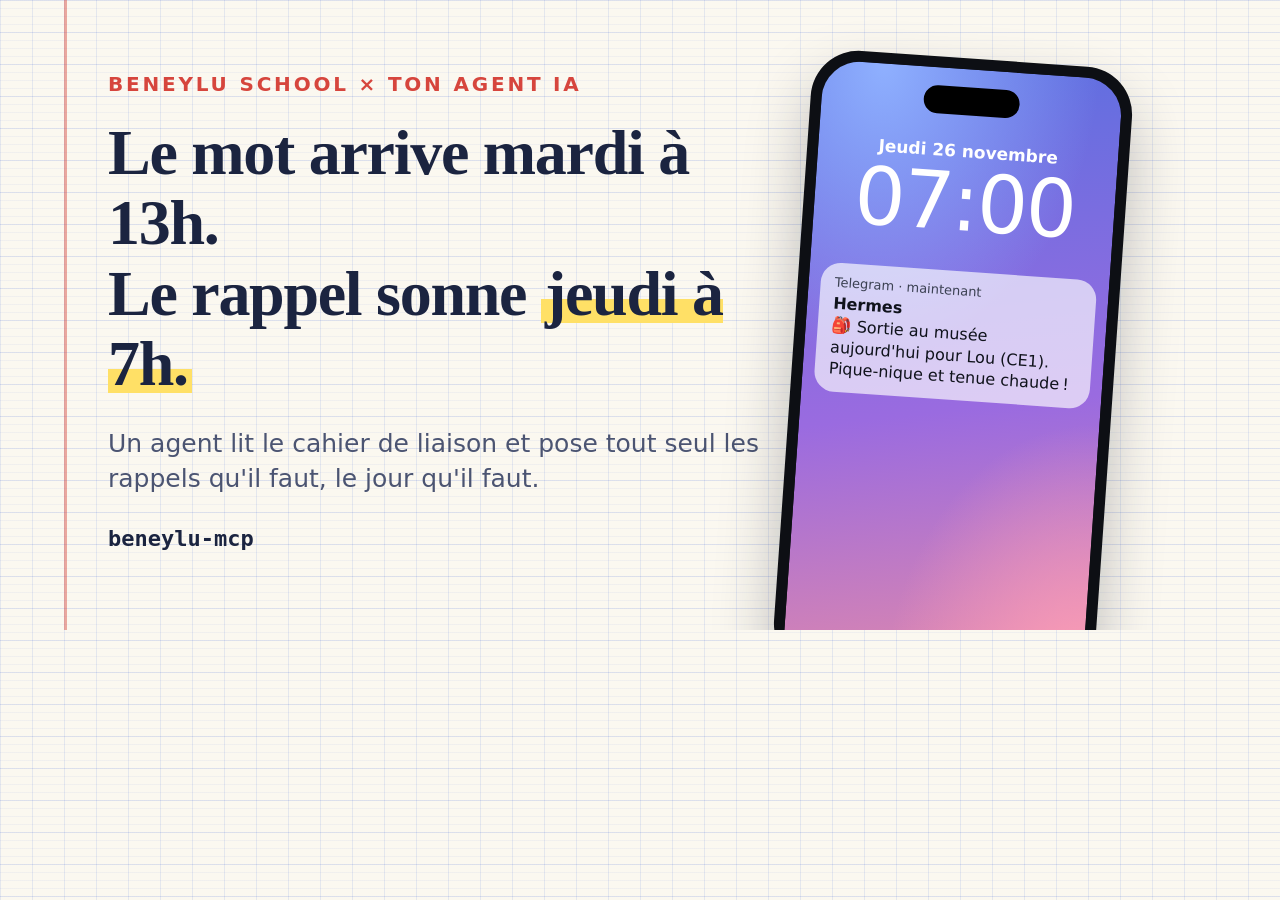
==== site/og.html @ 9753bd9b "feat: social preview image" ====
<!doctype html>
<html lang="fr">
<head>
<meta charset="utf-8">
<meta name="robots" content="noindex">
<title>Aperçu social</title>
<style>
  html, body { margin: 0; width: 1200px; height: 630px; overflow: hidden; }
  body {
    position: relative;
    background-color: #fbf8f0;
    background-image:
      linear-gradient(rgba(47, 91, 211, 0.11) 1px, transparent 1px),
      linear-gradient(90deg, rgba(47, 91, 211, 0.11) 1px, transparent 1px),
      linear-gradient(rgba(47, 91, 211, 0.05) 1px, transparent 1px);
    background-size: 100% 32px, 32px 32px, 100% 8px;
    font-family: system-ui, -apple-system, "Segoe UI", Roboto, sans-serif;
    color: #1b2440;
  }
  body::before { content: ""; position: absolute; top: 0; bottom: 0; left: 64px; width: 3px; background: rgba(214, 69, 61, 0.45); }
  .copy { position: absolute; left: 108px; top: 72px; width: 660px; }
  .eyebrow { margin: 0 0 22px; color: #d6453d; font-weight: 800; font-size: 20px; letter-spacing: 0.14em; text-transform: uppercase; }
  h1 { margin: 0; font-family: ui-serif, "New York", Georgia, serif; font-weight: 650; font-size: 64px; line-height: 1.1; letter-spacing: -0.02em; }
  .mark { background: linear-gradient(transparent 58%, #ffe066 58%, #ffe066 92%, transparent 92%); padding: 0 4px; }
  .sub { margin: 26px 0 0; font-size: 25px; line-height: 1.4; color: #4b5472; }
  .brand { margin: 30px 0 0; font: 700 22px ui-monospace, "SF Mono", Menlo, monospace; color: #1b2440; }
  .phone { position: absolute; right: 86px; top: 58px; width: 300px; height: 600px; padding: 11px; border-radius: 48px; background: #0d0f14; box-shadow: 0 30px 60px rgba(20, 24, 40, 0.28); transform: rotate(4deg); }
  .screen { height: 100%; border-radius: 38px; overflow: hidden; color: #fff; text-align: center; padding-top: 18px; background: radial-gradient(120% 80% at 20% 0%, #8fb0ff 0%, transparent 60%), radial-gradient(120% 80% at 100% 100%, #ff9fb6 0%, transparent 55%), linear-gradient(170deg, #5b6fe0, #9a6be0 55%, #e58aa8); }
  .island { width: 96px; height: 28px; border-radius: 20px; background: #000; margin: 0 auto 26px; }
  .date { margin: 0; font-weight: 600; font-size: 17px; }
  .time { margin: 0; font-size: 80px; font-weight: 300; line-height: 1.05; letter-spacing: -2px; }
  .notif { margin: 26px 12px 0; text-align: left; background: rgba(255, 255, 255, 0.66); color: #10131c; border-radius: 20px; padding: 12px 14px; }
  .notif .h { margin: 0; font-size: 13px; color: #3b4152; }
  .notif .t { margin: 4px 0 2px; font-weight: 700; font-size: 16px; }
  .notif .x { margin: 0; font-size: 16px; line-height: 1.35; }
</style>
</head>
<body>
  <div class="copy">
    <p class="eyebrow">Beneylu School × ton agent IA</p>
    <h1>Le mot arrive mardi à 13h.<br>Le rappel sonne <span class="mark">jeudi à 7h.</span></h1>
    <p class="sub">Un agent lit le cahier de liaison et pose tout seul les rappels qu'il faut, le jour qu'il faut.</p>
    <p class="brand">beneylu-mcp</p>
  </div>
  <div class="phone">
    <div class="screen">
      <div class="island"></div>
      <p class="date">Jeudi 26 novembre</p>
      <p class="time">07:00</p>
      <div class="notif">
        <p class="h">Telegram · maintenant</p>
        <p class="t">Hermes</p>
        <p class="x">🎒 Sortie au musée aujourd'hui pour Lou (CE1). Pique-nique et tenue chaude&#8239;!</p>
      </div>
    </div>
  </div>
</body>
</html>
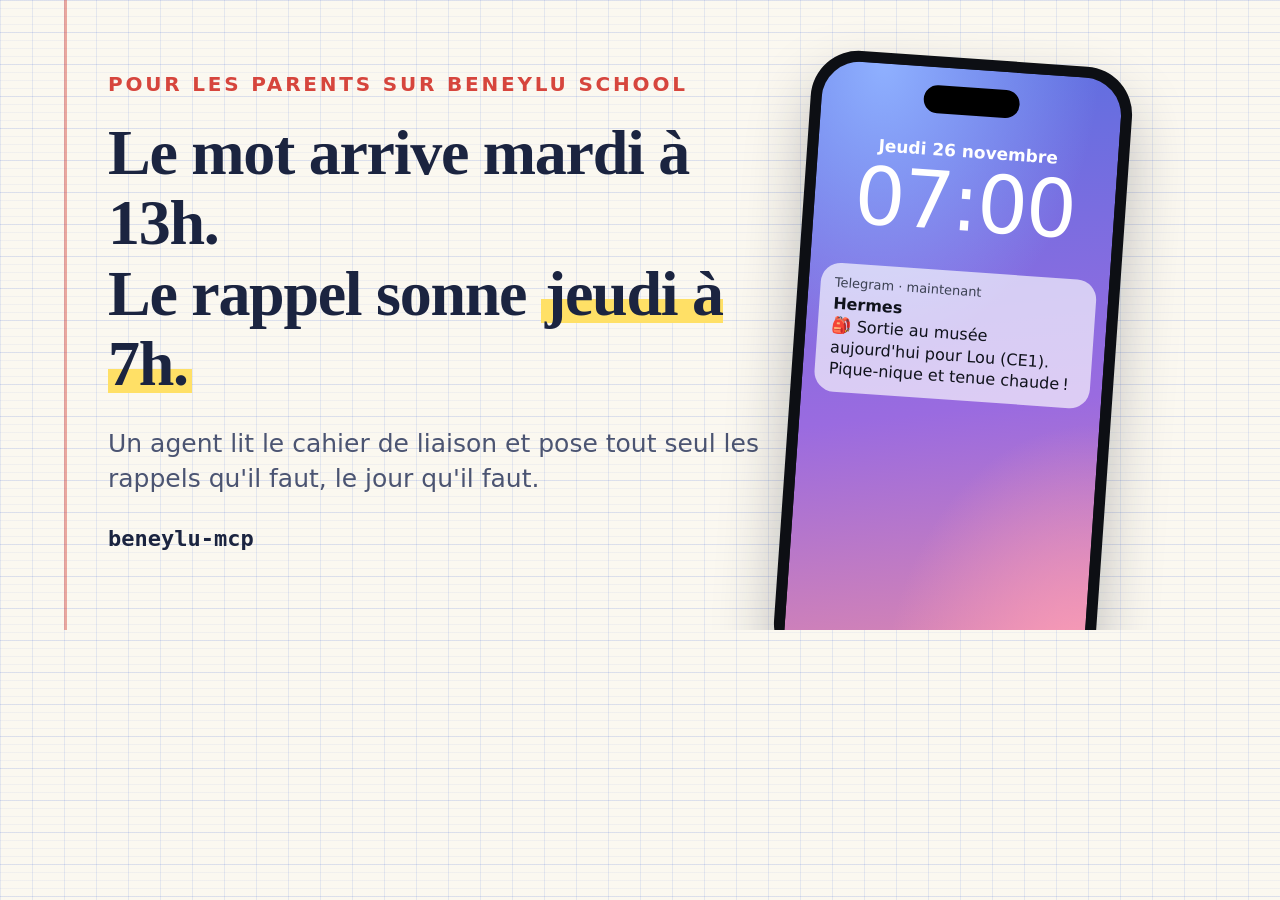
==== commit 3430e941: "fix: landing page review fixes Fall back to the static page if app.js throws, say plainly where a pa" ====
--- a/site/og.html
+++ b/site/og.html
@@ -37,7 +37,7 @@
 </head>
 <body>
   <div class="copy">
-    <p class="eyebrow">Beneylu School × ton agent IA</p>
+    <p class="eyebrow">Pour les parents sur Beneylu School</p>
     <h1>Le mot arrive mardi à 13h.<br>Le rappel sonne <span class="mark">jeudi à 7h.</span></h1>
     <p class="sub">Un agent lit le cahier de liaison et pose tout seul les rappels qu'il faut, le jour qu'il faut.</p>
     <p class="brand">beneylu-mcp</p>
